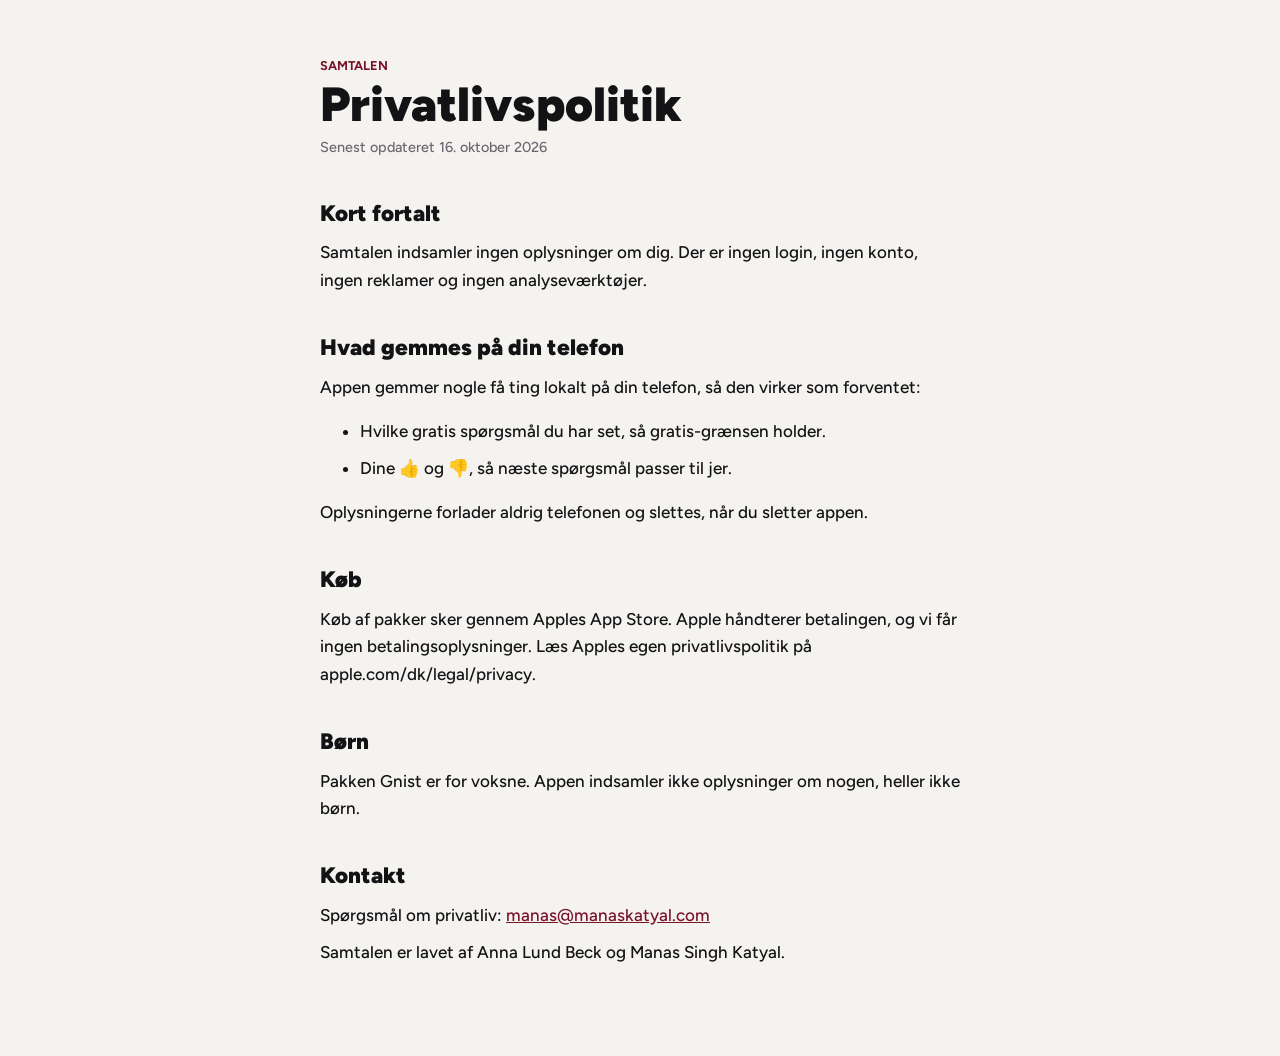
==== privatliv.html @ e9a58341 "Support og privatlivspolitik for Samtalen Co-Authored-By: Claude Opus 5.5 <noreply@anthropic.com>" ====
<!doctype html>
<html lang="da">
<head>
<meta charset="utf-8">
<meta name="viewport" content="width=device-width, initial-scale=1">
<title>Privatlivspolitik · Samtalen</title>
<link rel="stylesheet" href="style.css">
</head>
<body>
<main>
  <p class="label">Samtalen</p>
  <h1>Privatlivspolitik</h1>
  <p class="meta">Senest opdateret 16. oktober 2026</p>

  <h2>Kort fortalt</h2>
  <p>Samtalen indsamler ingen oplysninger om dig. Der er ingen login, ingen konto, ingen reklamer og ingen analyseværktøjer.</p>

  <h2>Hvad gemmes på din telefon</h2>
  <p>Appen gemmer nogle få ting lokalt på din telefon, så den virker som forventet:</p>
  <ul>
    <li>Hvilke gratis spørgsmål du har set, så gratis-grænsen holder.</li>
    <li>Dine 👍 og 👎, så næste spørgsmål passer til jer.</li>
  </ul>
  <p>Oplysningerne forlader aldrig telefonen og slettes, når du sletter appen.</p>

  <h2>Køb</h2>
  <p>Køb af pakker sker gennem Apples App Store. Apple håndterer betalingen, og vi får ingen betalingsoplysninger. Læs Apples egen privatlivspolitik på apple.com/dk/legal/privacy.</p>

  <h2>Børn</h2>
  <p>Pakken Gnist er for voksne. Appen indsamler ikke oplysninger om nogen, heller ikke børn.</p>

  <h2>Kontakt</h2>
  <p>Spørgsmål om privatliv: <a href="mailto:manas@manaskatyal.com">manas@manaskatyal.com</a></p>
  <p>Samtalen er lavet af Anna Lund Beck og Manas Singh Katyal.</p>
</main>
</body>
</html>
---- style.css ----
@import url("https://fonts.googleapis.com/css2?family=Figtree:wght@500;700;900&display=swap");
:root { --bg: #F5F3EF; --ink: #131215; --muted: #6B6670; --accent: #7A1328; }
* { box-sizing: border-box; }
body { margin: 0; background: var(--bg); color: var(--ink); font: 500 17px/1.6 "Figtree", system-ui, sans-serif; padding: 0 20px; }
main { max-width: 640px; margin: 0 auto; padding: 56px 0 80px; }
h1 { font-size: 3rem; line-height: 1; font-weight: 900; margin: 4px 0 8px; }
h2 { font-size: 1.4rem; font-weight: 900; margin: 36px 0 8px; }
h3 { font-size: 1.05rem; font-weight: 700; margin: 20px 0 4px; }
p, li { margin: 0 0 10px; }
.label { font-weight: 700; color: var(--accent); text-transform: uppercase; font-size: .8rem; margin: 0; }
.meta { color: var(--muted); font-size: .9rem; }
a { color: var(--accent); }
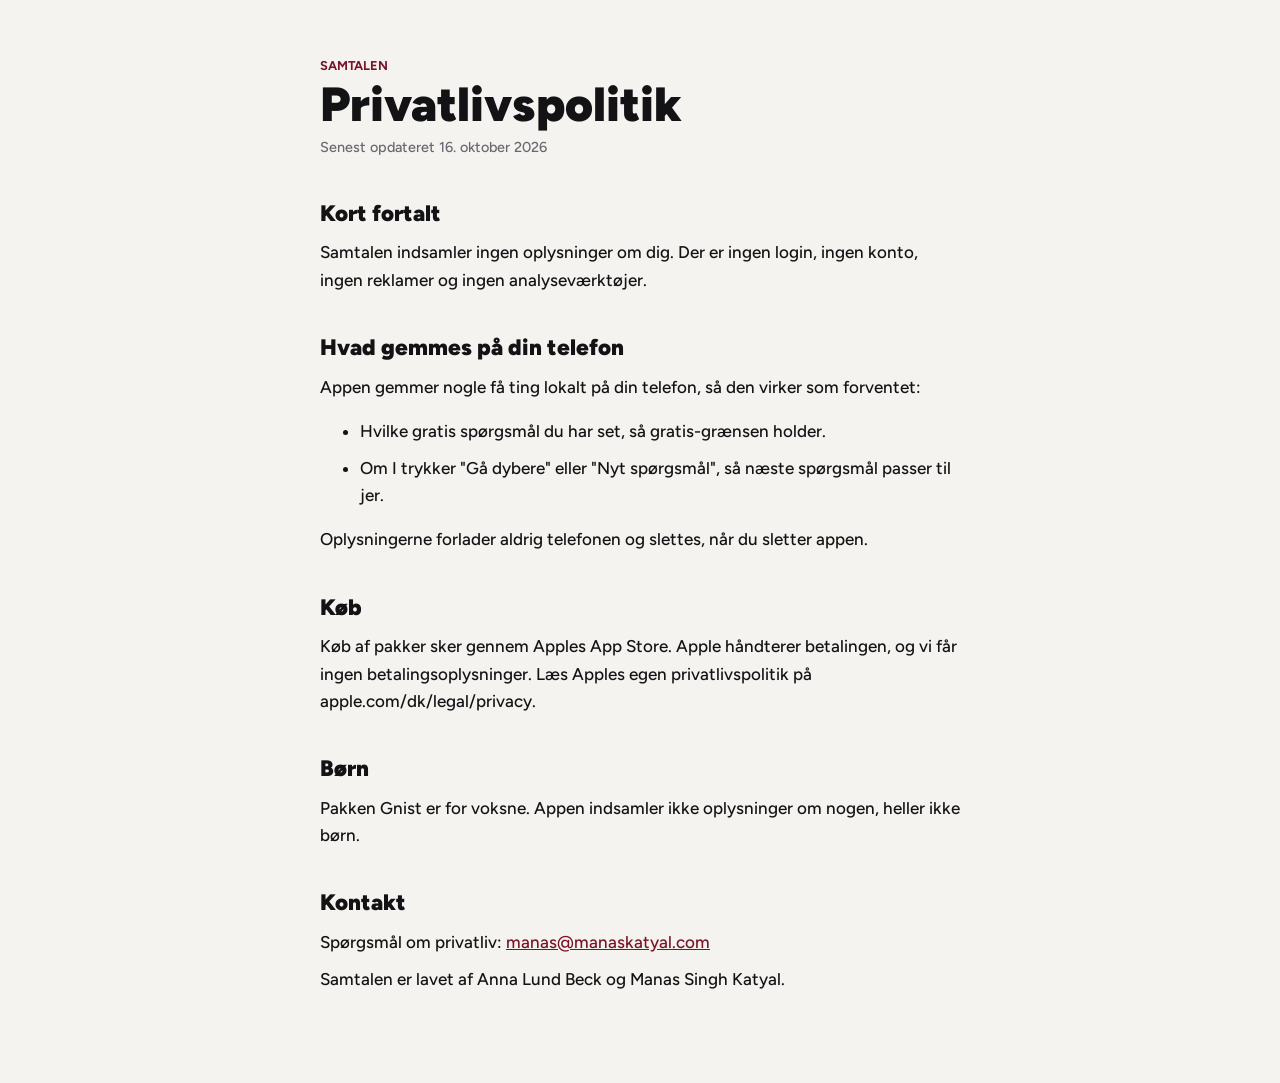
==== commit eaa68402: "Privatliv: knapperne hedder nu Gå dybere / Nyt spørgsmål Co-Authored-By: Claude Opus 5.5 <noreply@an" ====
--- a/privatliv.html
+++ b/privatliv.html
@@ -19,7 +19,7 @@
   <p>Appen gemmer nogle få ting lokalt på din telefon, så den virker som forventet:</p>
   <ul>
     <li>Hvilke gratis spørgsmål du har set, så gratis-grænsen holder.</li>
-    <li>Dine 👍 og 👎, så næste spørgsmål passer til jer.</li>
+    <li>Om I trykker "Gå dybere" eller "Nyt spørgsmål", så næste spørgsmål passer til jer.</li>
   </ul>
   <p>Oplysningerne forlader aldrig telefonen og slettes, når du sletter appen.</p>
 
